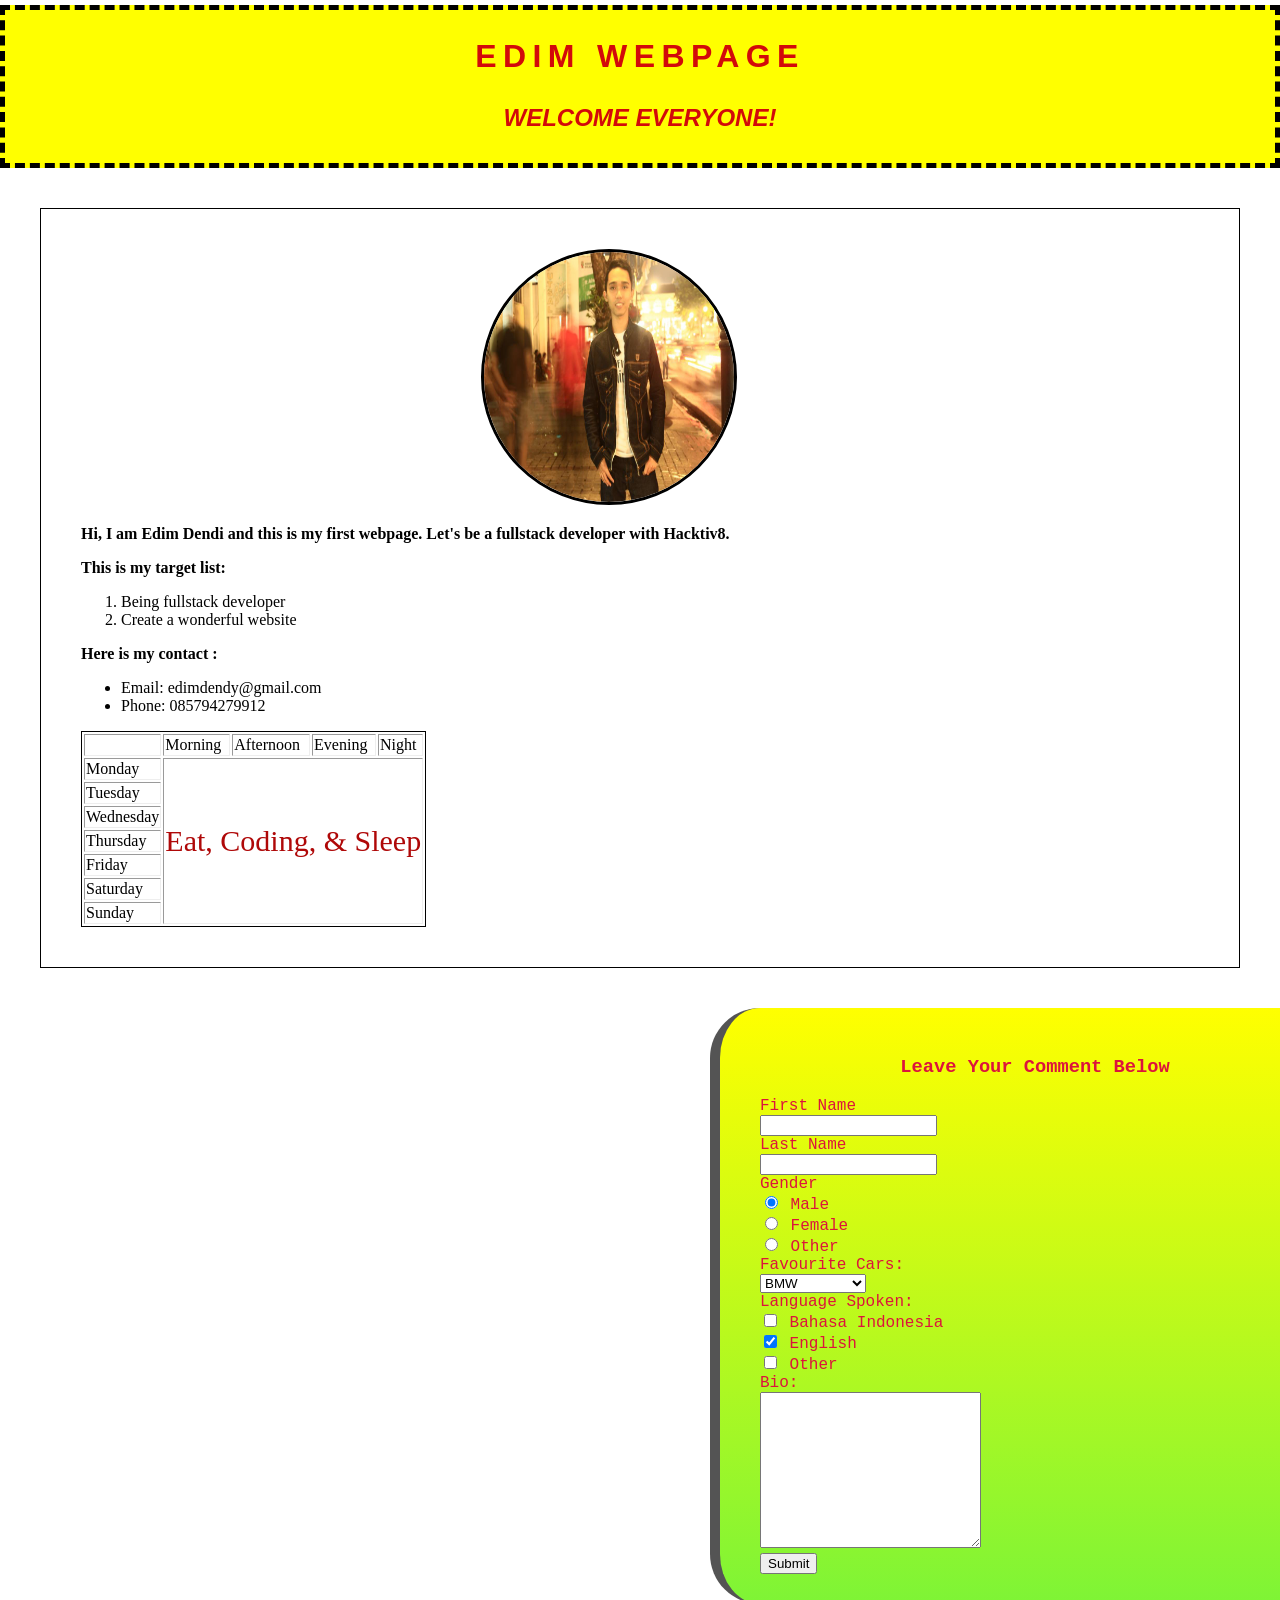
==== index.html @ 63a72806 "Update index.html" ====
<!DOCTYPE html>
<html>
   <head>
      <title>html part 3</title>
      <link href="style.css" rel="stylesheet" type="text/css">
   </head>
   <body style="background-image: url("image/BDG.jpg");">
      <div class="header">
         <h1>
            EDIM WEBPAGE
         </h1>
         <br>
         <h2>
            Welcome everyone!
         </h2>
      </div>
      <div class="body">
         <img id="img" src="images/BDG.jpg">
         <p><b>Hi, I am Edim Dendi and this is my first webpage. Let's be a fullstack developer with Hacktiv8.</b>
         <p><b>This is my target list:</b></p>
         <ol>
            <li>Being fullstack developer</li>
            <li>Create a wonderful website</li>
         </ol>
         <p><b>Here is my contact :</b></p>
         <ul>
            <li>Email: edimdendy@gmail.com</li>
            <li>Phone: 085794279912</li>
         </ul>
         <table class="tabel" border="1">
            <tr>
               <td></td>
               <td>
                  Morning
               </td>
               <td>
                  Afternoon
               </td>
               <td>
                  Evening
               </td>
               <td>
                  Night
               </td>
            </tr>
            <tr>
               <td>
                  Monday
               </td>
               <td id="act" colspan="4" rowspan="7">
                  Eat, Coding, & Sleep
               </td>
            </tr>
            <tr>
               <td>
                  Tuesday
               </td>
            </tr>
            <tr>
               <td>
                  Wednesday
               </td>
            </tr>
            <tr>
               <td>
                  Thursday
               </td>
            </tr>
            <tr>
               <td>
                  Friday
               </td>
            </tr>
            <tr>
               <td>
                  Saturday
               </td>
            </tr>
            <tr>
               <td>
                  Sunday
               </td>
            </tr>
         </table>
      </div>
      <div class="comment">
         <h3 align="center">
            Leave your comment below
         </h3>
         <form>
            <label>First name</label><br>
            <input type="text"><br>
            <label>Last name</label><br>
            <input type="text"><br>
            <label>Gender</label><br>
            <input type="radio" name="group2" value="Male" checked> Male<br>
            <input type="radio" name="group2" value="Female"> Female<br>
            <input type="radio" name="group2" value="Other"> Other
            <br>
            <label>Favourite Cars:</label> <br>
            <select>
               <option>BMW</option>
               <option>INOVA</option>
               <option>HONDA JAZZ</option>
            </select>
            <br>
            <label>language Spoken:</label><br>
            <input type="checkbox" name="option1" value="Bahasa Indonesia"> Bahasa Indonesia<br>
            <input type="checkbox" name="option2" value="English" checked> English<br>
            <input type="checkbox" name="option3" value="Other"> Other<br>
            <label>Bio:</label><br>
            <textarea rows="10" cols="25"></textarea>
            <br>
            <input type="submit" value="Submit"></input>
         </form>
      </div>
   </body>
</html>
---- style.css ----
body { 
  background-image: url("images/edim.jpg");
  background-repeat: no-repeat;
  background-size: cover;
  background-attachment: fixed;
  display: block;
  font-family: serif, Arial, Courier;
  margin: 0;
  padding: 0;
}

.header {
  border-style: dashed;
  border-color: black;
  border-width: thick;
  box-sizing: border-box;
  position: relative;
  line-height : 10px;
  padding: 20px 0px;
  margin: 5px 0px;
  color: #d20a0a;
  background-color: yellow;
}

.header h1 {
  font-family: sans-serif;
  text-align: center;
  text-transform: uppercase;
  letter-spacing: 0.2em;
  word-spacing: 0.03em;
}

.header h2 {
  font-family: sans-serif;
  text-align: center;
  text-transform: uppercase;
  font-style: italic;
  letter-spacing: 0em;
}

.body {
  background-color: rgb(255, 255, 255);
}

.body{
  border: 1px solid #000;
  box-sizing: border-box;
  margin: 40px;
  padding: 40px;
}


#img {
  width: 250px;
  height: 250px;
  border: 3px solid black;
  border-radius: 500px;
  margin-left: 400px;
  margin-right: 400px;
}

.tabel {
  border: 1px solid; 
}

#act {
  color: rgb(175, 8, 8);
  font-size: 30px;
  text-align: center;
  font-style: bold;
}

.comment {
  font-family: Courier, Arial, serif;
  color: rgb(220, 20, 60);
  text-transform: capitalize;
  background: -webkit-linear-gradient(yellow, #7ef436);
  border-style: none none none outset;
  border-radius: 50px 0px 0px 50px;
  border-width: 10px;
  border-color: #000;
  box-sizing: border-box;
  width: 50%;
  height: auto;
  float: right;
  clear: right;
  margin-right: -70px;
  padding: 30px 40px;
}
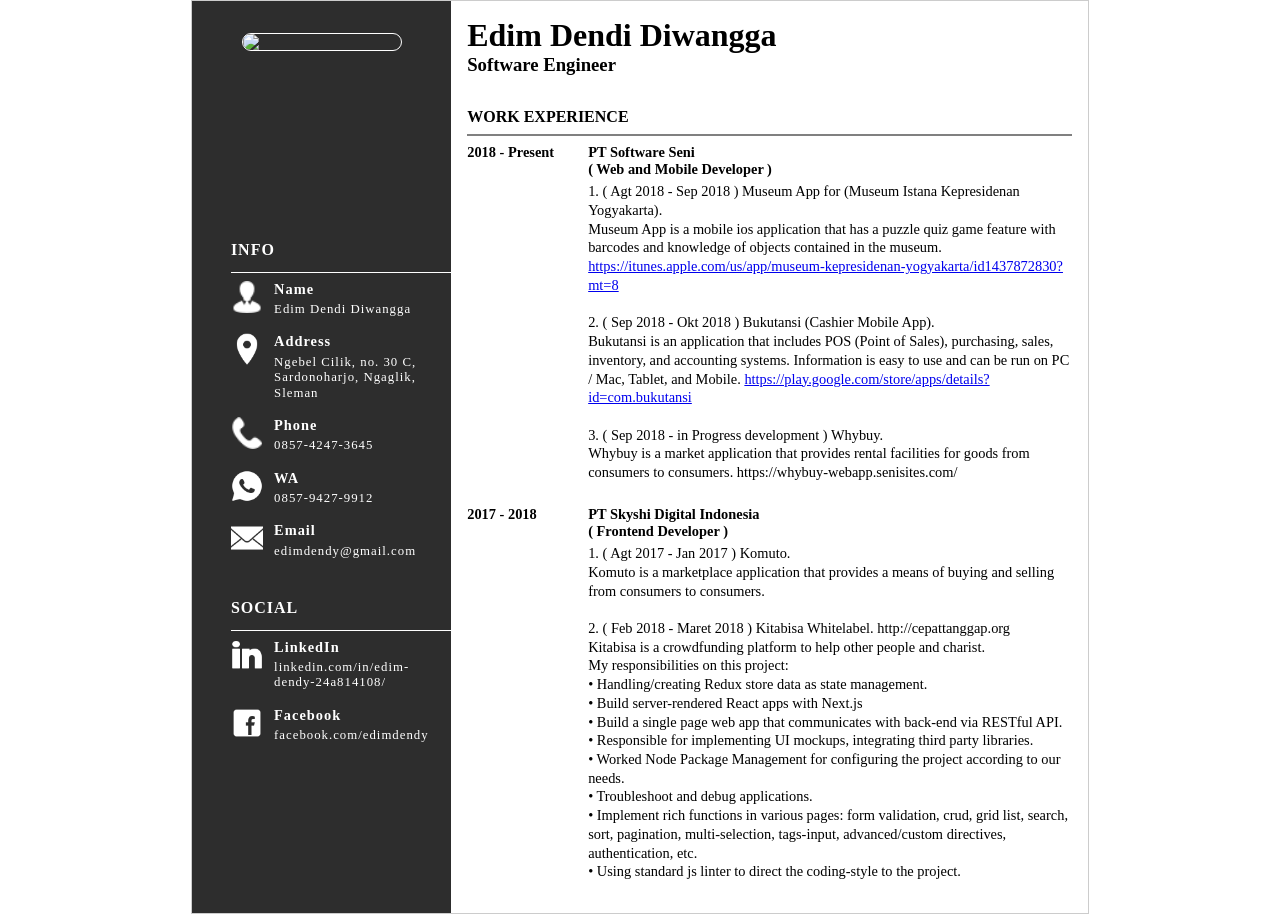
==== commit 298f7ba5: "fix personal web" ====
--- a/index.html
+++ b/index.html
@@ -1,118 +1,166 @@
-<!DOCTYPE html>
-<html>
-   <head>
-      <title>html part 3</title>
-      <link href="style.css" rel="stylesheet" type="text/css">
-   </head>
-   <body style="background-image: url("image/BDG.jpg");">
-      <div class="header">
-         <h1>
-            EDIM WEBPAGE
-         </h1>
-         <br>
-         <h2>
-            Welcome everyone!
-         </h2>
+<html lang="en">
+<head>
+  <meta charset="UTF-8">
+  <meta name="viewport" content="width=device-width, initial-scale=1.0">
+  <meta http-equiv="X-UA-Compatible" content="ie=edge">
+  <title>Edim Dendy</title>
+  <link rel="stylesheet" type="text/css" href="styles.css">
+</head>
+<body>
+  <div class="container">
+    <div class="info-profile">
+      <div class="img-wrap">
+        <img
+          class="img-profile"
+          src="https://media.licdn.com/dms/image/C5603AQH-cTqfmbBFeg/profile-displayphoto-shrink_200_200/0?e=1559174400&v=beta&t=_qdmZTuhzablHjSeA1TcrvyyHDmMAdl2f7Z3Ec_Y7wk" />
       </div>
-      <div class="body">
-         <img id="img" src="images/BDG.jpg">
-         <p><b>Hi, I am Edim Dendi and this is my first webpage. Let's be a fullstack developer with Hacktiv8.</b>
-         <p><b>This is my target list:</b></p>
-         <ol>
-            <li>Being fullstack developer</li>
-            <li>Create a wonderful website</li>
-         </ol>
-         <p><b>Here is my contact :</b></p>
-         <ul>
-            <li>Email: edimdendy@gmail.com</li>
-            <li>Phone: 085794279912</li>
-         </ul>
-         <table class="tabel" border="1">
-            <tr>
-               <td></td>
-               <td>
-                  Morning
-               </td>
-               <td>
-                  Afternoon
-               </td>
-               <td>
-                  Evening
-               </td>
-               <td>
-                  Night
-               </td>
-            </tr>
-            <tr>
-               <td>
-                  Monday
-               </td>
-               <td id="act" colspan="4" rowspan="7">
-                  Eat, Coding, & Sleep
-               </td>
-            </tr>
-            <tr>
-               <td>
-                  Tuesday
-               </td>
-            </tr>
-            <tr>
-               <td>
-                  Wednesday
-               </td>
-            </tr>
-            <tr>
-               <td>
-                  Thursday
-               </td>
-            </tr>
-            <tr>
-               <td>
-                  Friday
-               </td>
-            </tr>
-            <tr>
-               <td>
-                  Saturday
-               </td>
-            </tr>
-            <tr>
-               <td>
-                  Sunday
-               </td>
-            </tr>
-         </table>
+      <div class="info">
+        <div class="info-name">
+          INFO
+        </div>
+        <div class="info-item">
+          <div class="icon">
+            <img src="/assets/user.png"  />
+          </div>
+          <div class="section">
+            <div class="label">Name</div>
+            <div class="value">Edim Dendi Diwangga</div>
+          </div>
+        </div>
+        <div class="info-item">
+          <div class="icon">
+            <img src="/assets/marker.png"  />
+          </div>
+          <div class="section">
+            <div class="label">Address</div>
+            <div class="value">Ngebel Cilik, no. 30 C, Sardonoharjo, Ngaglik, Sleman</div>
+          </div>
+        </div>
+        <div class="info-item">
+          <div class="icon">
+            <img src="/assets/phone.png"  />
+          </div>
+          <div class="section">
+            <div class="label">Phone</div>
+            <div class="value">0857-4247-3645</div>
+          </div>
+        </div>
+        <div class="info-item">
+          <div class="icon">
+            <img src="/assets/wa.png"  />
+          </div>
+          <div class="section">
+            <div class="label">WA</div>
+            <div class="value">0857-9427-9912</div>
+          </div>
+        </div>
+        <div class="info-item">
+          <div class="icon">
+            <img src="/assets/email.png"  />
+          </div>
+          <div class="section">
+            <div class="label">Email</div>
+            <div class="value">edimdendy@gmail.com</div>
+          </div>
+        </div>
       </div>
-      <div class="comment">
-         <h3 align="center">
-            Leave your comment below
-         </h3>
-         <form>
-            <label>First name</label><br>
-            <input type="text"><br>
-            <label>Last name</label><br>
-            <input type="text"><br>
-            <label>Gender</label><br>
-            <input type="radio" name="group2" value="Male" checked> Male<br>
-            <input type="radio" name="group2" value="Female"> Female<br>
-            <input type="radio" name="group2" value="Other"> Other
-            <br>
-            <label>Favourite Cars:</label> <br>
-            <select>
-               <option>BMW</option>
-               <option>INOVA</option>
-               <option>HONDA JAZZ</option>
-            </select>
-            <br>
-            <label>language Spoken:</label><br>
-            <input type="checkbox" name="option1" value="Bahasa Indonesia"> Bahasa Indonesia<br>
-            <input type="checkbox" name="option2" value="English" checked> English<br>
-            <input type="checkbox" name="option3" value="Other"> Other<br>
-            <label>Bio:</label><br>
-            <textarea rows="10" cols="25"></textarea>
-            <br>
-            <input type="submit" value="Submit"></input>
-         </form>
+
+      <div class="info">
+        <div class="info-name">
+          SOCIAL
+        </div>
+        <div class="info-item">
+          <div class="icon">
+            <img src="/assets/linkedin.png"  />
+          </div>
+          <div class="section">
+            <div class="label">LinkedIn</div>
+            <div class="value">
+              <a href="https://www.linkedin.com/in/edim-dendy-24a814108/">
+                linkedin.com/in/edim-dendy-24a814108/
+              </a>
+            </div>
+          </div>
+        </div>
+        <div class="info-item">
+          <div class="icon">
+            <img src="/assets/fb.png"  />
+          </div>
+          <div class="section">
+            <div class="label">Facebook</div>
+            <div class="value">
+              <a href="https://www.facebook.com/edimdendy">
+                facebook.com/edimdendy
+              </a>
+            </div>
+          </div>
+        </div>
       </div>
-   </body>
-</html>
+    </div>
+    
+    
+    <div class="content-profile">
+      <div class="head">
+        <h1>Edim Dendi Diwangga</h1>
+        <h3>Software Engineer</h3>
+      </div>
+      <div class="container-profile">
+        <div class="title">WORK EXPERIENCE</div>
+        <div class="work-item">
+          <div class="range-time">
+            2018 - Present
+          </div>
+          <div class="work-content">
+            <div class="work-name">
+              PT Software Seni <br />
+              ( Web and Mobile Developer )
+            </div>
+            <div class="work-desc">
+              1. ( Agt 2018 - Sep 2018 ) Museum App for (Museum Istana Kepresidenan Yogyakarta). <br />
+                  Museum App is a mobile ios application that has a puzzle quiz game feature with barcodes and knowledge of objects contained in the museum. 
+                  <a href="https://itunes.apple.com/us/app/museum-kepresidenan-yogyakarta/id1437872830?mt=8">https://itunes.apple.com/us/app/museum-kepresidenan-yogyakarta/id1437872830?mt=8</a> <br />
+              <br />
+              2. ( Sep 2018 - Okt 2018 ) Bukutansi (Cashier Mobile App). <br />
+              Bukutansi is an application that includes POS (Point of Sales), purchasing, sales, inventory, and accounting systems. Information is easy to use and can be run on PC / Mac, Tablet, and Mobile. 
+              <a href="https://play.google.com/store/apps/details?id=com.bukutansi">https://play.google.com/store/apps/details?id=com.bukutansi</a> <br />
+              <br />
+              3. ( Sep 2018 - in Progress development ) Whybuy. <br />
+              Whybuy is a market application that provides rental facilities for goods from consumers to consumers. https://whybuy-webapp.senisites.com/ <br />
+            </div>
+          </div>
+        </div>
+        <div class="work-item">
+            <div class="range-time">
+              2017 - 2018
+            </div>
+            <div class="work-content">
+              <div class="work-name">
+                PT Skyshi Digital Indonesia <br />
+                ( Frontend Developer )
+              </div>
+              <div class="work-desc">
+                  1. ( Agt 2017 - Jan 2017 ) Komuto. <br />
+                  Komuto is a marketplace application that provides a means of buying and selling from consumers to
+                  consumers. <br /><br />
+                  
+                  2. ( Feb 2018 - Maret 2018 ) Kitabisa Whitelabel. http://cepattanggap.org <br />
+                  Kitabisa is a crowdfunding platform to help other people and charist. <br />
+                  
+                  My responsibilities on this project: <br />
+                  • Handling/creating Redux store data as state management. <br />
+                  • Build server-rendered React apps with Next.js <br />
+                  • Build a single page web app that communicates with back-end via RESTful API. <br />
+                  • Responsible for implementing UI mockups, integrating third party libraries. <br />
+                  • Worked Node Package Management for configuring the project according to our needs. <br />
+                  • Troubleshoot and debug applications. <br />
+                  • Implement rich functions in various pages: form validation, crud, grid list, search, sort, pagination, 
+                  multi-selection, tags-input, advanced/custom directives, authentication, etc. <br />
+                  • Using standard js linter to direct the coding-style to the project. <br />
+              </div>
+            </div>
+          </div>
+      </div>
+    </div>
+  </div>
+</body>
+</html>
--- a/styles.css
+++ b/styles.css
@@ -0,0 +1,299 @@
+
+body {
+  margin: 0;
+}
+
+.container {
+  display: flex;
+  flex-direction: row;
+  width: 90%;
+  height: auto;
+  margin: auto;
+  border: 1px solid #ccc;
+}
+
+.container .info-profile {
+  width: 30%;
+  height: auto;
+  background-color: #2d2d2d;
+  display: flex;
+  flex-direction: column;
+  align-items: center;
+}
+
+.container .info-profile .img-wrap {
+  height: 15em;
+  width: 10em;
+}
+
+.container .info-profile .img-wrap .img-profile {
+  border: 1px solid #fff;
+  margin-top: 2em;
+  max-width: 100%; 
+  display:block; 
+  height: auto;
+  border-radius: 5em;
+  -webkit-border-radius: 5em;
+  -moz-border-radius: 5em;
+  -ms-border-radius: 5em;
+  -o-border-radius: 5em;
+}
+
+.container .info-profile .info {
+  width: 85%;
+  padding-bottom: 2em;
+  align-self: flex-end;
+}
+
+.container .info-profile .info .info-name {
+  font-size: 1em;
+  font-weight: bold;
+  letter-spacing: 1px;
+  color: #fff;
+  padding-bottom: 0.8em;
+  border-bottom: 1px solid #fff
+}
+
+.container .info-profile .info .info-item {
+  padding: 0.5em 0.5em 0.5em 0;
+  display: flex;
+  flex-direction: row;
+  align-items: flex-start;
+}
+
+.container .info-profile .info .info-item .icon {
+  padding-right: 0.7em;
+}
+
+.container .info-profile .info .info-item .icon img {
+  width: 2em;
+  height: 2em;
+}
+
+.section {
+  width: 95%;
+  height: auto;
+}
+
+.container .info-profile .info .info-item .section {
+  height: 2.3em;
+  display: flex;
+  flex-direction: column;
+  justify-content: space-between;
+  height: auto;
+}
+
+.container .info-profile .info .info-item .label {
+  color: #fff;
+  font-size: 0.9em;
+  font-weight: 600;
+  letter-spacing: 1px;
+  letter-spacing: 1px;
+  padding-bottom: 0.3em
+}
+
+.container .info-profile .info .info-item .value {
+  color: #fff;
+  font-size: 0.8em;
+  letter-spacing: 1px;
+  line-height: 1.2em;
+}
+
+.container .info-profile .info .info-item .value a {
+  text-decoration: none;
+  color: #fff;
+}
+
+.content-profile {
+  width: 70%;
+  background-color: #fff;
+  padding: 1em;
+}
+
+.content-profile .head {
+  display: flex;
+  flex-direction: column;
+  align-items: flex-start;
+  padding-bottom: 2em;
+}
+
+h1, h3 {
+  margin: 0;
+  padding: 0;
+}
+
+.content-profile .container-profile {
+  width: 100%;
+  display: flex;
+  flex-direction: column;
+}
+
+.content-profile .container-profile .title {
+  border-bottom: 2px solid grey;
+  padding-bottom: 0.5em;
+  font-weight: bold;
+  font-size: 1em;
+}
+
+.content-profile .container-profile .work-item {
+  width: 100%;
+  padding-top: 0.5em;
+  display: flex;
+  flex-direction: row;
+  justify-content: space-between;
+}
+
+.content-profile .container-profile .work-item .range-time {
+  width: 20%;
+  font-weight: 600;
+  font-size: 0.9em;
+}
+
+.content-profile .container-profile .work-item .work-content {
+  width: 80%;
+  padding-bottom: 1em;
+  display: flex;
+  flex-direction: column;
+}
+
+.content-profile .container-profile .work-item .work-content .work-name {
+  font-weight: 600;
+  font-size: 0.9em;
+  padding-bottom: 0.3em;
+}
+
+.content-profile .container-profile .work-item .work-content .work-desc {
+  font-size: 0.9em;
+  line-height: 1.3em;
+}
+
+
+
+/* 
+  ##Device = Desktops
+  ##Screen = 1281px to higher resolution desktops
+*/
+
+@media (min-width: 1281px) {
+  
+  .container {
+    width: 70%;
+  }
+  
+}
+
+/* 
+  ##Device = Laptops, Desktops
+  ##Screen = B/w 1025px to 1280px
+*/
+
+@media (min-width: 1025px) and (max-width: 1280px) {
+  
+  .container {
+    width: 70%;
+  }
+  
+}
+
+/* 
+  ##Device = Tablets, Ipads (portrait)
+  ##Screen = B/w 768px to 1024px
+*/
+
+@media (min-width: 768px) and (max-width: 1024px) {
+  
+  .container {
+    width: 100%;
+    display: flex;
+    flex-direction: column;
+  }
+
+  .container .info-profile {
+    width: 100%;
+  }
+
+  .container .info-profile .info {
+    align-self: center;
+  }
+  
+}
+
+/* 
+  ##Device = Tablets, Ipads (landscape)
+  ##Screen = B/w 768px to 1024px
+*/
+
+@media (min-width: 768px) and (max-width: 1024px) and (orientation: landscape) {
+  
+  .container {
+    width: 100%;
+    display: flex;
+    flex-direction: column;
+  }
+
+  .container .info-profile {
+    width: 100%;
+  }
+
+  .container .info-profile .info {
+    align-self: center;
+  }
+
+  .content-profile {
+    width: 100%;
+  }
+  
+}
+
+/* 
+  ##Device = Low Resolution Tablets, Mobiles (Landscape)
+  ##Screen = B/w 481px to 767px
+*/
+
+@media (min-width: 481px) and (max-width: 767px) {
+  
+  .container {
+    width: 100%;
+    display: flex;
+    flex-direction: column;
+  }
+
+  .container .info-profile {
+    width: 100%;
+  }
+
+  .container .info-profile .info {
+    align-self: center;
+  }
+
+  .content-profile {
+    width: 100%;
+  }
+}
+
+/* 
+  ##Device = Most of the Smartphones Mobiles (Portrait)
+  ##Screen = B/w 320px to 479px
+*/
+
+@media (min-width: 320px) and (max-width: 480px) {
+  
+  .container {
+    width: 100%;
+    display: flex;
+    flex-direction: column;
+  }
+
+  .container .info-profile {
+    width: 100%;
+  }
+
+  .container .info-profile .info {
+    align-self: center;
+  }
+
+  .content-profile {
+    width: 100%;
+  }
+  
+}
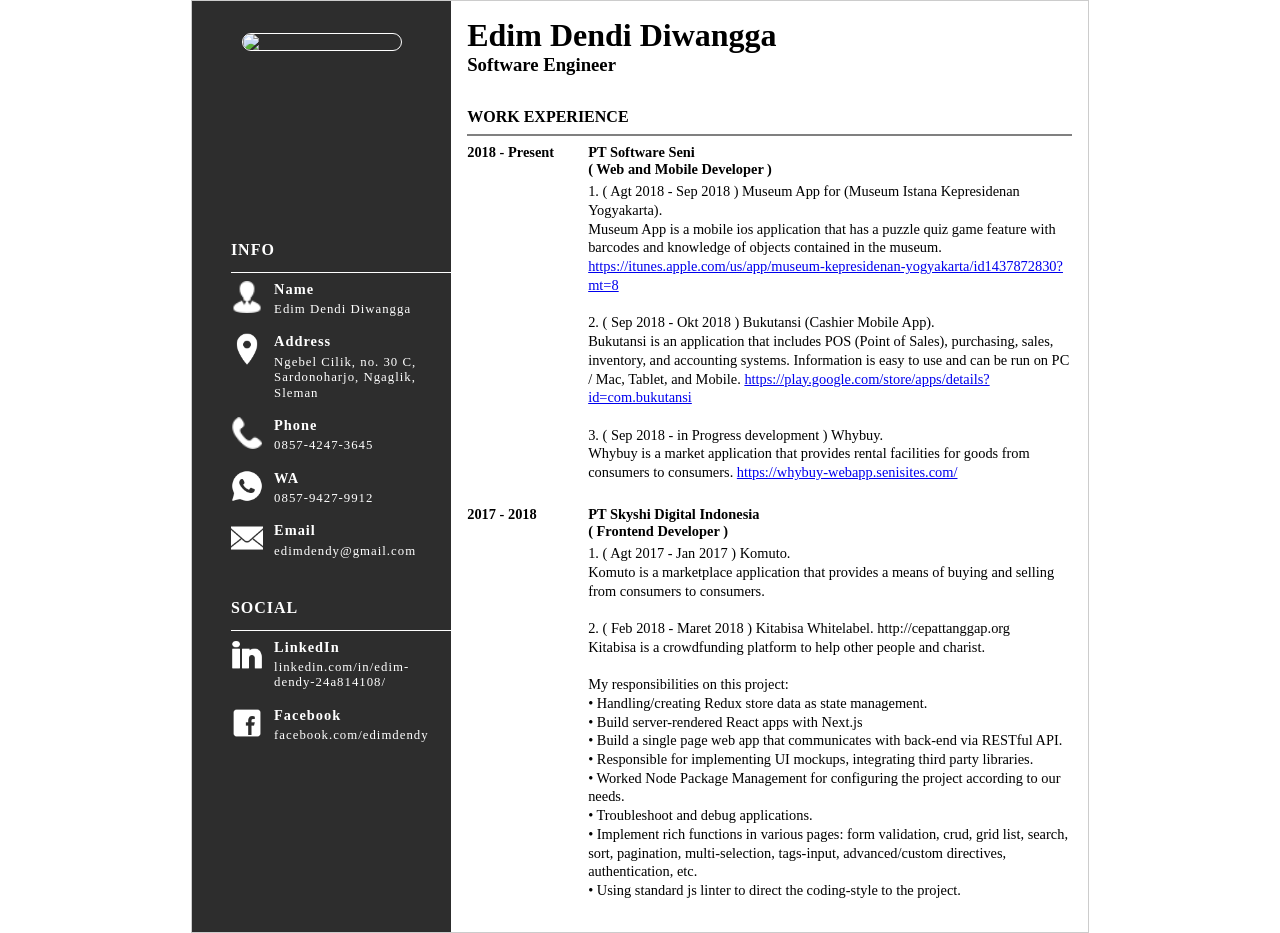
==== commit 5e30f290: "fix link" ====
--- a/index.html
+++ b/index.html
@@ -125,7 +125,8 @@
               <a href="https://play.google.com/store/apps/details?id=com.bukutansi">https://play.google.com/store/apps/details?id=com.bukutansi</a> <br />
               <br />
               3. ( Sep 2018 - in Progress development ) Whybuy. <br />
-              Whybuy is a market application that provides rental facilities for goods from consumers to consumers. https://whybuy-webapp.senisites.com/ <br />
+              Whybuy is a market application that provides rental facilities for goods from consumers to consumers. 
+              <a href="https://whybuy-webapp.senisites.com/">https://whybuy-webapp.senisites.com/</a> <br />
             </div>
           </div>
         </div>
@@ -145,7 +146,7 @@
                   
                   2. ( Feb 2018 - Maret 2018 ) Kitabisa Whitelabel. http://cepattanggap.org <br />
                   Kitabisa is a crowdfunding platform to help other people and charist. <br />
-                  
+                  <br />
                   My responsibilities on this project: <br />
                   • Handling/creating Redux store data as state management. <br />
                   • Build server-rendered React apps with Next.js <br />
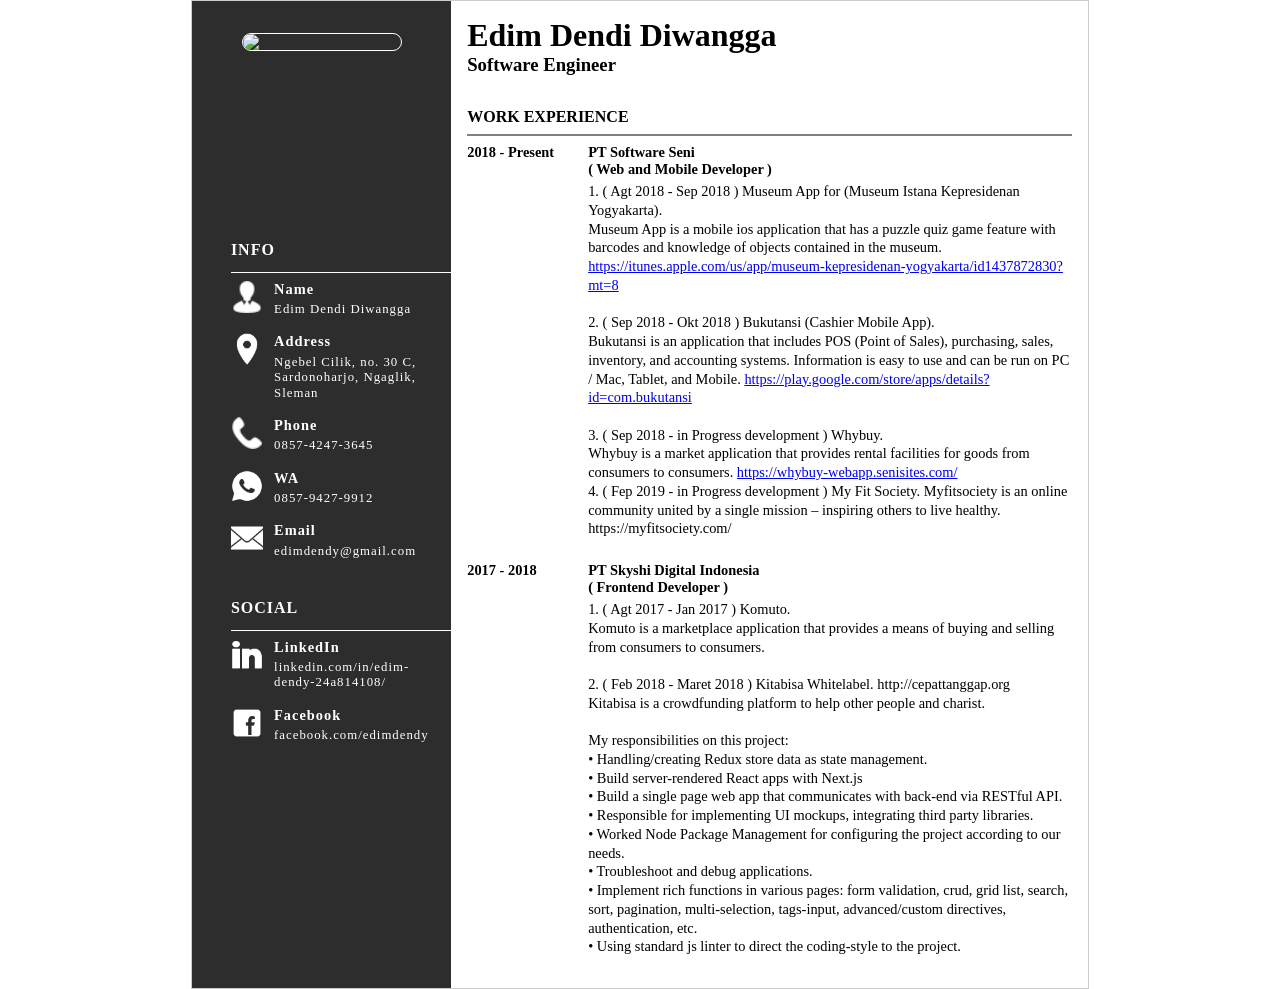
==== commit 1c8731e9: "add experience" ====
--- a/index.html
+++ b/index.html
@@ -127,6 +127,8 @@
               3. ( Sep 2018 - in Progress development ) Whybuy. <br />
               Whybuy is a market application that provides rental facilities for goods from consumers to consumers. 
               <a href="https://whybuy-webapp.senisites.com/">https://whybuy-webapp.senisites.com/</a> <br />
+              4. ( Fep 2019 - in Progress development ) My Fit Society.
+              Myfitsociety is an online community united by a single mission – inspiring others to live healthy. https://myfitsociety.com/
             </div>
           </div>
         </div>
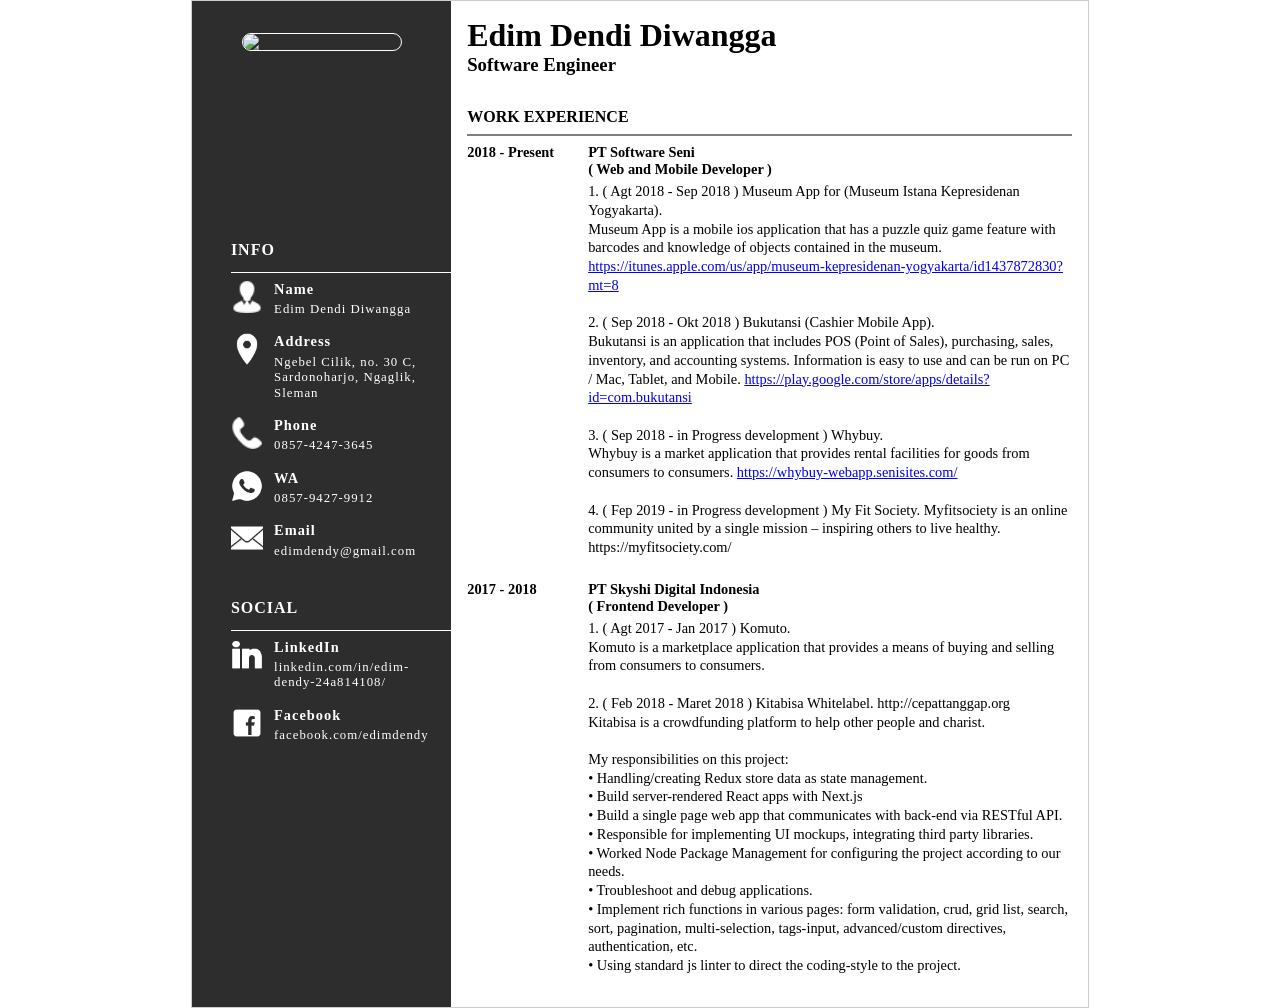
==== commit 1fd7c26c: "remove build" ====
--- a/index.html
+++ b/index.html
@@ -12,7 +12,7 @@
       <div class="img-wrap">
         <img
           class="img-profile"
-          src="https://media.licdn.com/dms/image/C5603AQH-cTqfmbBFeg/profile-displayphoto-shrink_200_200/0?e=1559174400&v=beta&t=_qdmZTuhzablHjSeA1TcrvyyHDmMAdl2f7Z3Ec_Y7wk" />
+          src="https://media.licdn.com/dms/image/C5603AQH-cTqfmbBFeg/profile-displayphoto-shrink_100_100/0?e=1565827200&v=beta&t=qhWWvxXmIaGx-NJZbYXiiCUilaEOrFM1suGquMFpe_I" />
       </div>
       <div class="info">
         <div class="info-name">
@@ -127,6 +127,7 @@
               3. ( Sep 2018 - in Progress development ) Whybuy. <br />
               Whybuy is a market application that provides rental facilities for goods from consumers to consumers. 
               <a href="https://whybuy-webapp.senisites.com/">https://whybuy-webapp.senisites.com/</a> <br />
+              <br />
               4. ( Fep 2019 - in Progress development ) My Fit Society.
               Myfitsociety is an online community united by a single mission – inspiring others to live healthy. https://myfitsociety.com/
             </div>
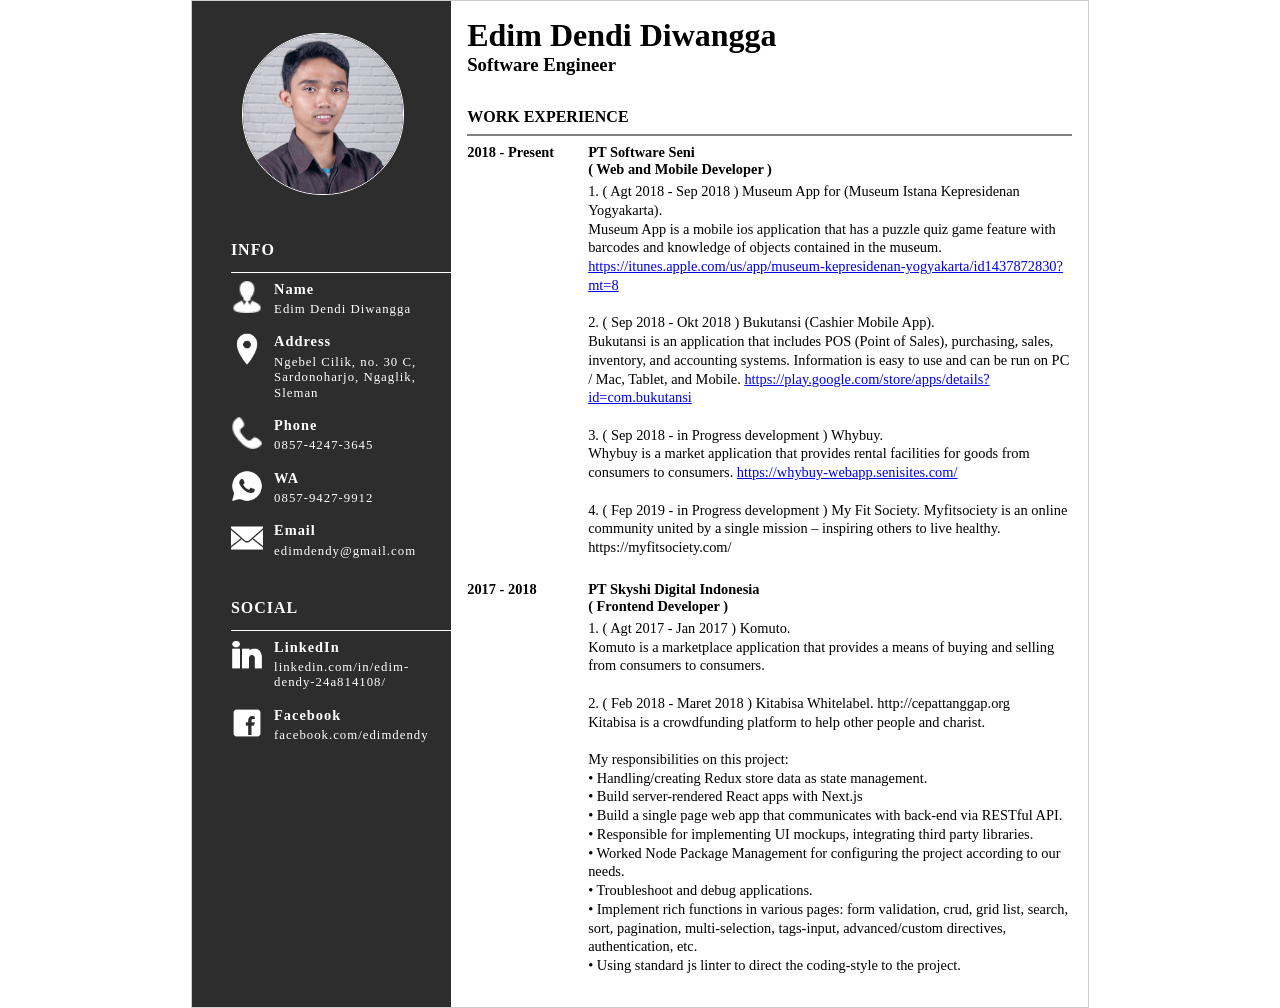
==== commit 5017605b: "chage photo" ====
--- a/index.html
+++ b/index.html
@@ -12,7 +12,7 @@
       <div class="img-wrap">
         <img
           class="img-profile"
-          src="https://media.licdn.com/dms/image/C5603AQH-cTqfmbBFeg/profile-displayphoto-shrink_100_100/0?e=1565827200&v=beta&t=qhWWvxXmIaGx-NJZbYXiiCUilaEOrFM1suGquMFpe_I" />
+          src="/assets/photo.jpeg" />
       </div>
       <div class="info">
         <div class="info-name">
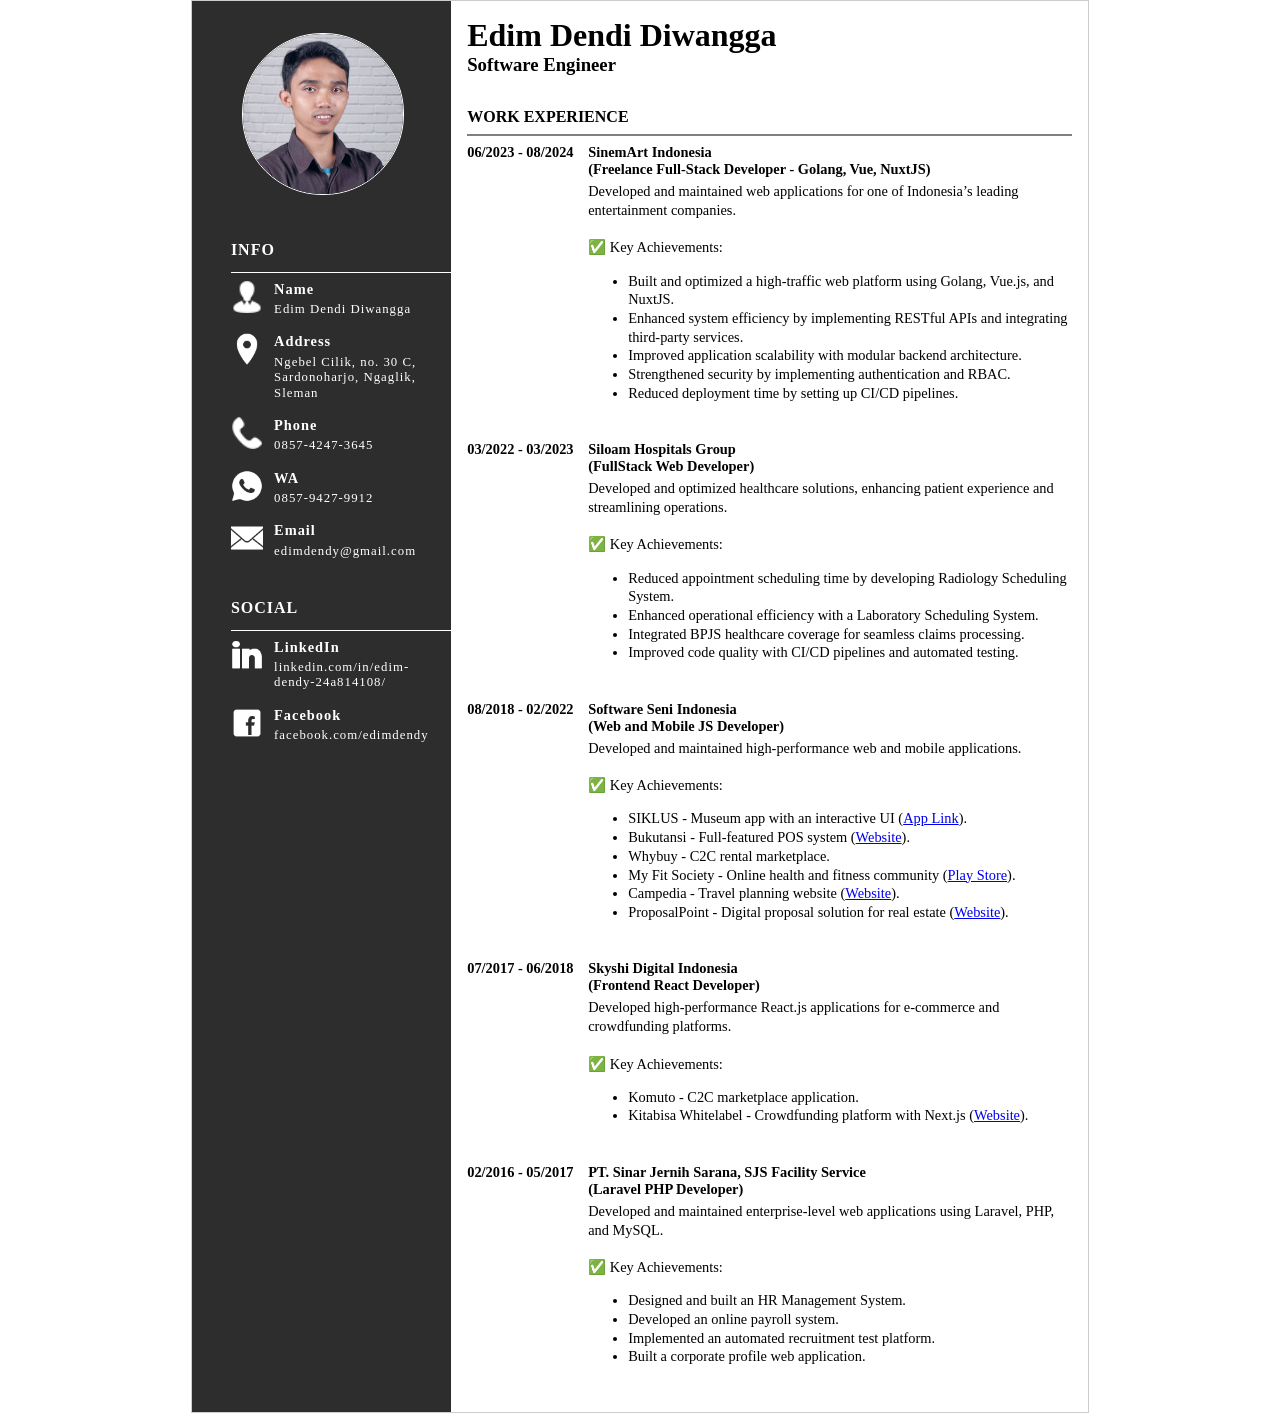
==== commit e2a37671: "Update index.html adding experiences" ====
--- a/index.html
+++ b/index.html
@@ -105,66 +105,101 @@
         <h3>Software Engineer</h3>
       </div>
       <div class="container-profile">
-        <div class="title">WORK EXPERIENCE</div>
-        <div class="work-item">
-          <div class="range-time">
-            2018 - Present
-          </div>
-          <div class="work-content">
-            <div class="work-name">
-              PT Software Seni <br />
-              ( Web and Mobile Developer )
-            </div>
-            <div class="work-desc">
-              1. ( Agt 2018 - Sep 2018 ) Museum App for (Museum Istana Kepresidenan Yogyakarta). <br />
-                  Museum App is a mobile ios application that has a puzzle quiz game feature with barcodes and knowledge of objects contained in the museum. 
-                  <a href="https://itunes.apple.com/us/app/museum-kepresidenan-yogyakarta/id1437872830?mt=8">https://itunes.apple.com/us/app/museum-kepresidenan-yogyakarta/id1437872830?mt=8</a> <br />
-              <br />
-              2. ( Sep 2018 - Okt 2018 ) Bukutansi (Cashier Mobile App). <br />
-              Bukutansi is an application that includes POS (Point of Sales), purchasing, sales, inventory, and accounting systems. Information is easy to use and can be run on PC / Mac, Tablet, and Mobile. 
-              <a href="https://play.google.com/store/apps/details?id=com.bukutansi">https://play.google.com/store/apps/details?id=com.bukutansi</a> <br />
-              <br />
-              3. ( Sep 2018 - in Progress development ) Whybuy. <br />
-              Whybuy is a market application that provides rental facilities for goods from consumers to consumers. 
-              <a href="https://whybuy-webapp.senisites.com/">https://whybuy-webapp.senisites.com/</a> <br />
-              <br />
-              4. ( Fep 2019 - in Progress development ) My Fit Society.
-              Myfitsociety is an online community united by a single mission – inspiring others to live healthy. https://myfitsociety.com/
-            </div>
-          </div>
-        </div>
-        <div class="work-item">
-            <div class="range-time">
-              2017 - 2018
-            </div>
-            <div class="work-content">
-              <div class="work-name">
-                PT Skyshi Digital Indonesia <br />
-                ( Frontend Developer )
-              </div>
-              <div class="work-desc">
-                  1. ( Agt 2017 - Jan 2017 ) Komuto. <br />
-                  Komuto is a marketplace application that provides a means of buying and selling from consumers to
-                  consumers. <br /><br />
-                  
-                  2. ( Feb 2018 - Maret 2018 ) Kitabisa Whitelabel. http://cepattanggap.org <br />
-                  Kitabisa is a crowdfunding platform to help other people and charist. <br />
-                  <br />
-                  My responsibilities on this project: <br />
-                  • Handling/creating Redux store data as state management. <br />
-                  • Build server-rendered React apps with Next.js <br />
-                  • Build a single page web app that communicates with back-end via RESTful API. <br />
-                  • Responsible for implementing UI mockups, integrating third party libraries. <br />
-                  • Worked Node Package Management for configuring the project according to our needs. <br />
-                  • Troubleshoot and debug applications. <br />
-                  • Implement rich functions in various pages: form validation, crud, grid list, search, sort, pagination, 
-                  multi-selection, tags-input, advanced/custom directives, authentication, etc. <br />
-                  • Using standard js linter to direct the coding-style to the project. <br />
-              </div>
-            </div>
-          </div>
-      </div>
+    <div class="title">WORK EXPERIENCE</div>
+    
+    <div class="work-item">
+        <div class="range-time">06/2023 - 08/2024</div>
+        <div class="work-content">
+            <div class="work-name">SinemArt Indonesia <br>(Freelance Full-Stack Developer - Golang, Vue, NuxtJS)</div>
+            <div class="work-desc">
+                Developed and maintained web applications for one of Indonesia’s leading entertainment companies.
+                <br><br>
+                ✅ Key Achievements:
+                <ul>
+                    <li>Built and optimized a high-traffic web platform using Golang, Vue.js, and NuxtJS.</li>
+                    <li>Enhanced system efficiency by implementing RESTful APIs and integrating third-party services.</li>
+                    <li>Improved application scalability with modular backend architecture.</li>
+                    <li>Strengthened security by implementing authentication and RBAC.</li>
+                    <li>Reduced deployment time by setting up CI/CD pipelines.</li>
+                </ul>
+            </div>
+        </div>
+    </div>
+
+    <div class="work-item">
+        <div class="range-time">03/2022 - 03/2023</div>
+        <div class="work-content">
+            <div class="work-name">Siloam Hospitals Group <br>(FullStack Web Developer)</div>
+            <div class="work-desc">
+                Developed and optimized healthcare solutions, enhancing patient experience and streamlining operations.
+                <br><br>
+                ✅ Key Achievements:
+                <ul>
+                    <li>Reduced appointment scheduling time by developing Radiology Scheduling System.</li>
+                    <li>Enhanced operational efficiency with a Laboratory Scheduling System.</li>
+                    <li>Integrated BPJS healthcare coverage for seamless claims processing.</li>
+                    <li>Improved code quality with CI/CD pipelines and automated testing.</li>
+                </ul>
+            </div>
+        </div>
+    </div>
+
+    <div class="work-item">
+        <div class="range-time">08/2018 - 02/2022</div>
+        <div class="work-content">
+            <div class="work-name">Software Seni Indonesia <br>(Web and Mobile JS Developer)</div>
+            <div class="work-desc">
+                Developed and maintained high-performance web and mobile applications.
+                <br><br>
+                ✅ Key Achievements:
+                <ul>
+                    <li>SIKLUS - Museum app with an interactive UI (<a href="https://itunes.apple.com/us/app/museum-kepresidenan-yogyakarta/id1437872830?mt=8">App Link</a>).</li>
+                    <li>Bukutansi - Full-featured POS system (<a href="https://bukutansi.com/">Website</a>).</li>
+                    <li>Whybuy - C2C rental marketplace.</li>
+                    <li>My Fit Society - Online health and fitness community (<a href="https://play.google.com/store/apps/details?id=com.myfitsociety">Play Store</a>).</li>
+                    <li>Campedia - Travel planning website (<a href="https://campedia.com.au/">Website</a>).</li>
+                    <li>ProposalPoint - Digital proposal solution for real estate (<a href="https://www.proposalpoint.com.au/">Website</a>).</li>
+                </ul>
+            </div>
+        </div>
+    </div>
+
+    <div class="work-item">
+        <div class="range-time">07/2017 - 06/2018</div>
+        <div class="work-content">
+            <div class="work-name">Skyshi Digital Indonesia <br>(Frontend React Developer)</div>
+            <div class="work-desc">
+                Developed high-performance React.js applications for e-commerce and crowdfunding platforms.
+                <br><br>
+                ✅ Key Achievements:
+                <ul>
+                    <li>Komuto - C2C marketplace application.</li>
+                    <li>Kitabisa Whitelabel - Crowdfunding platform with Next.js (<a href="http://cepattanggap.org">Website</a>).</li>
+                </ul>
+            </div>
+        </div>
+    </div>
+
+    <div class="work-item">
+        <div class="range-time">02/2016 - 05/2017</div>
+        <div class="work-content">
+            <div class="work-name">PT. Sinar Jernih Sarana, SJS Facility Service <br>(Laravel PHP Developer)</div>
+            <div class="work-desc">
+                Developed and maintained enterprise-level web applications using Laravel, PHP, and MySQL.
+                <br><br>
+                ✅ Key Achievements:
+                <ul>
+                    <li>Designed and built an HR Management System.</li>
+                    <li>Developed an online payroll system.</li>
+                    <li>Implemented an automated recruitment test platform.</li>
+                    <li>Built a corporate profile web application.</li>
+                </ul>
+            </div>
+        </div>
+    </div>
+</div>
+
     </div>
   </div>
 </body>
-</html>+</html>
